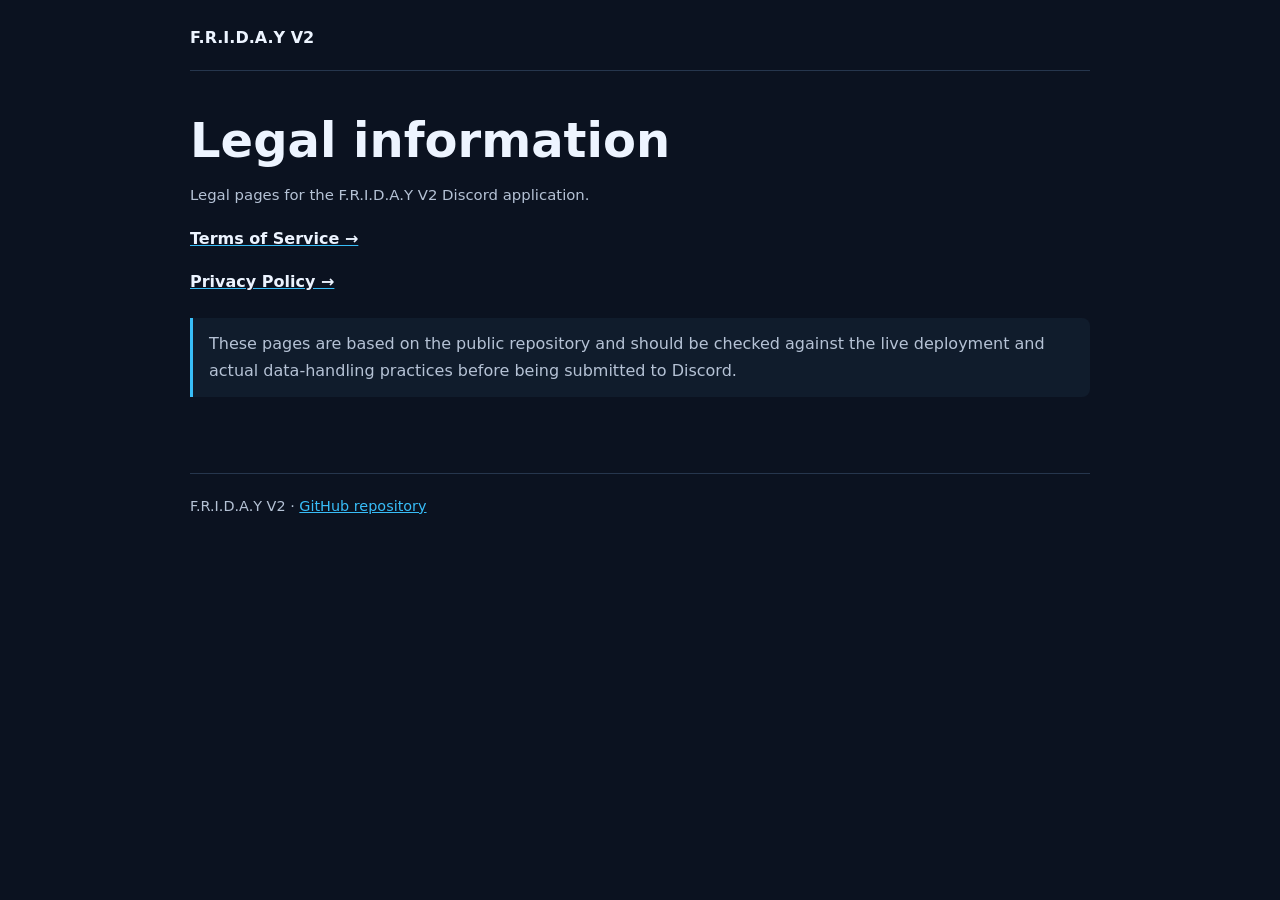
==== index.html @ c73cbbab "Add files via upload" ====
<!doctype html>
<html lang="en"><head><meta charset="utf-8"><meta name="viewport" content="width=device-width, initial-scale=1"><meta name="description" content="Terms of Service and Privacy Policy for F.R.I.D.A.Y V2 Discord bot."><title>F.R.I.D.A.Y V2 Legal</title><style>
:root{color-scheme:dark;--bg:#0b1220;--text:#edf4ff;--muted:#b5c2d5;--accent:#38bdf8;--line:#26364d}*{box-sizing:border-box}body{margin:0;background:var(--bg);font:16px/1.72 system-ui,-apple-system,Segoe UI,Roboto,sans-serif;color:var(--text)}header,main,footer{width:min(900px,92%);margin:auto}header{padding:24px 0 18px;border-bottom:1px solid var(--line)}header a{color:var(--accent);text-decoration:none}main{padding:34px 0 54px}h1{font-size:clamp(2rem,5vw,3rem);line-height:1.14;margin:.5rem 0 1rem}h2{font-size:1.22rem;margin:2rem 0 .45rem}p,li{color:var(--muted)}strong{color:var(--text)}.meta{color:var(--muted);font-size:.93rem}.notice{border-left:3px solid var(--accent);padding:12px 16px;background:#101c2c;color:var(--muted);border-radius:0 8px 8px 0;margin:22px 0}footer{padding:20px 0 35px;border-top:1px solid var(--line);color:var(--muted);font-size:.9rem}a{color:var(--accent)}li{margin:.35rem 0}code{color:#dbeafe;overflow-wrap:anywhere}table{border-collapse:collapse;width:100%;margin:1rem 0}td,th{border:1px solid var(--line);padding:9px 11px;text-align:left;vertical-align:top}th{color:var(--text)}td{color:var(--muted)}
</style></head><body><header><strong>F.R.I.D.A.Y V2</strong></header><main><h1>Legal information</h1><p class="meta">Legal pages for the F.R.I.D.A.Y V2 Discord application.</p><p><a href="terms.html"><strong>Terms of Service →</strong></a></p><p><a href="privacy.html"><strong>Privacy Policy →</strong></a></p><div class="notice">These pages are based on the public repository and should be checked against the live deployment and actual data-handling practices before being submitted to Discord.</div></main><footer>F.R.I.D.A.Y V2 · <a href="https://github.com/twirlyowes/F.R.I.D.A.Y-V-2">GitHub repository</a></footer></body></html>
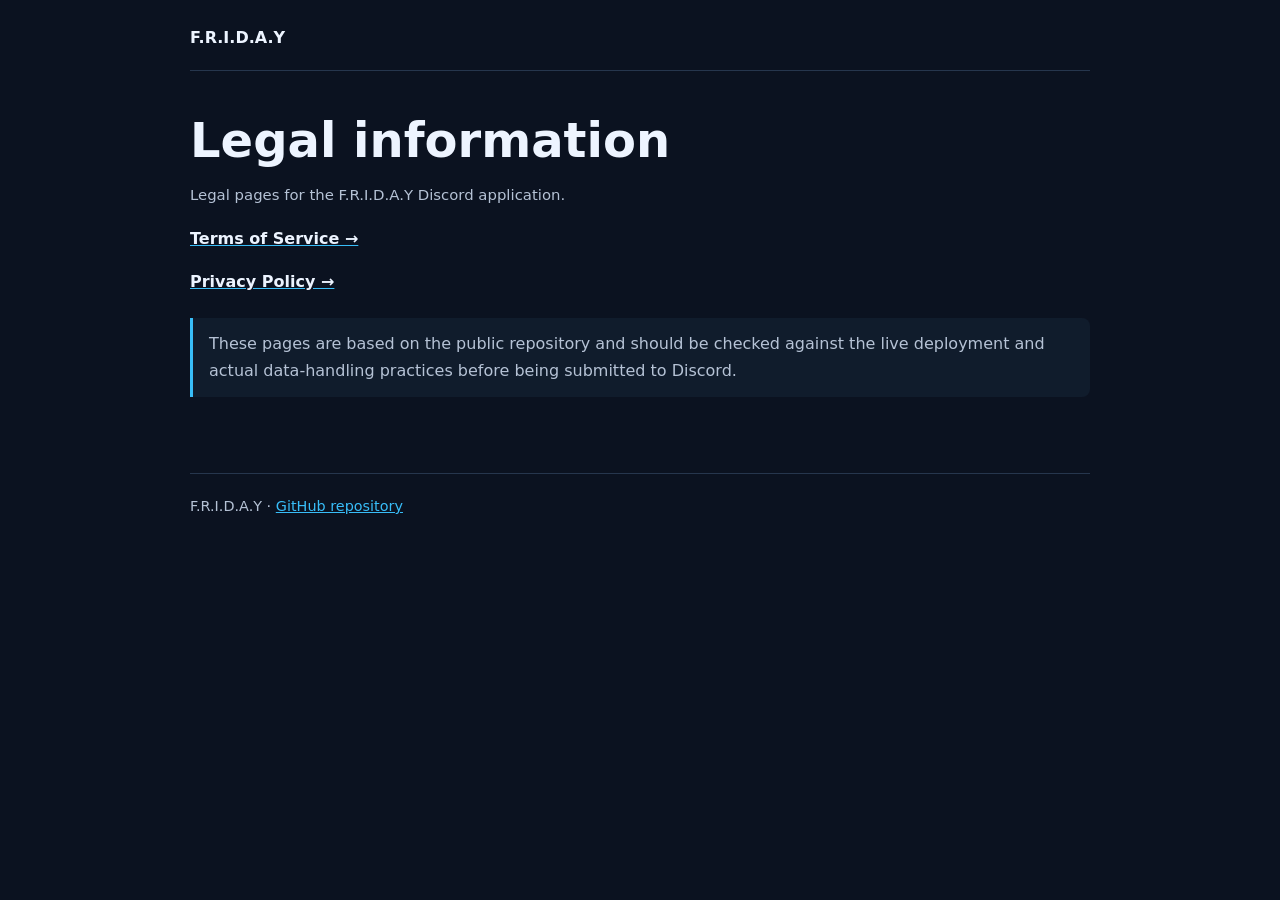
==== commit 99ae0f3f: "Update legal pages branding to F.R.I.D.A.Y" ====
--- a/index.html
+++ b/index.html
@@ -1,4 +1,4 @@
 <!doctype html>
-<html lang="en"><head><meta charset="utf-8"><meta name="viewport" content="width=device-width, initial-scale=1"><meta name="description" content="Terms of Service and Privacy Policy for F.R.I.D.A.Y V2 Discord bot."><title>F.R.I.D.A.Y V2 Legal</title><style>
+<html lang="en"><head><meta charset="utf-8"><meta name="viewport" content="width=device-width, initial-scale=1"><meta name="description" content="Terms of Service and Privacy Policy for F.R.I.D.A.Y Discord bot."><title>F.R.I.D.A.Y Legal</title><style>
 :root{color-scheme:dark;--bg:#0b1220;--text:#edf4ff;--muted:#b5c2d5;--accent:#38bdf8;--line:#26364d}*{box-sizing:border-box}body{margin:0;background:var(--bg);font:16px/1.72 system-ui,-apple-system,Segoe UI,Roboto,sans-serif;color:var(--text)}header,main,footer{width:min(900px,92%);margin:auto}header{padding:24px 0 18px;border-bottom:1px solid var(--line)}header a{color:var(--accent);text-decoration:none}main{padding:34px 0 54px}h1{font-size:clamp(2rem,5vw,3rem);line-height:1.14;margin:.5rem 0 1rem}h2{font-size:1.22rem;margin:2rem 0 .45rem}p,li{color:var(--muted)}strong{color:var(--text)}.meta{color:var(--muted);font-size:.93rem}.notice{border-left:3px solid var(--accent);padding:12px 16px;background:#101c2c;color:var(--muted);border-radius:0 8px 8px 0;margin:22px 0}footer{padding:20px 0 35px;border-top:1px solid var(--line);color:var(--muted);font-size:.9rem}a{color:var(--accent)}li{margin:.35rem 0}code{color:#dbeafe;overflow-wrap:anywhere}table{border-collapse:collapse;width:100%;margin:1rem 0}td,th{border:1px solid var(--line);padding:9px 11px;text-align:left;vertical-align:top}th{color:var(--text)}td{color:var(--muted)}
-</style></head><body><header><strong>F.R.I.D.A.Y V2</strong></header><main><h1>Legal information</h1><p class="meta">Legal pages for the F.R.I.D.A.Y V2 Discord application.</p><p><a href="terms.html"><strong>Terms of Service →</strong></a></p><p><a href="privacy.html"><strong>Privacy Policy →</strong></a></p><div class="notice">These pages are based on the public repository and should be checked against the live deployment and actual data-handling practices before being submitted to Discord.</div></main><footer>F.R.I.D.A.Y V2 · <a href="https://github.com/twirlyowes/F.R.I.D.A.Y-V-2">GitHub repository</a></footer></body></html>
+</style></head><body><header><strong>F.R.I.D.A.Y</strong></header><main><h1>Legal information</h1><p class="meta">Legal pages for the F.R.I.D.A.Y Discord application.</p><p><a href="terms.html"><strong>Terms of Service →</strong></a></p><p><a href="privacy.html"><strong>Privacy Policy →</strong></a></p><div class="notice">These pages are based on the public repository and should be checked against the live deployment and actual data-handling practices before being submitted to Discord.</div></main><footer>F.R.I.D.A.Y · <a href="https://github.com/twirlyowes/F.R.I.D.A.Y-V-2">GitHub repository</a></footer></body></html>
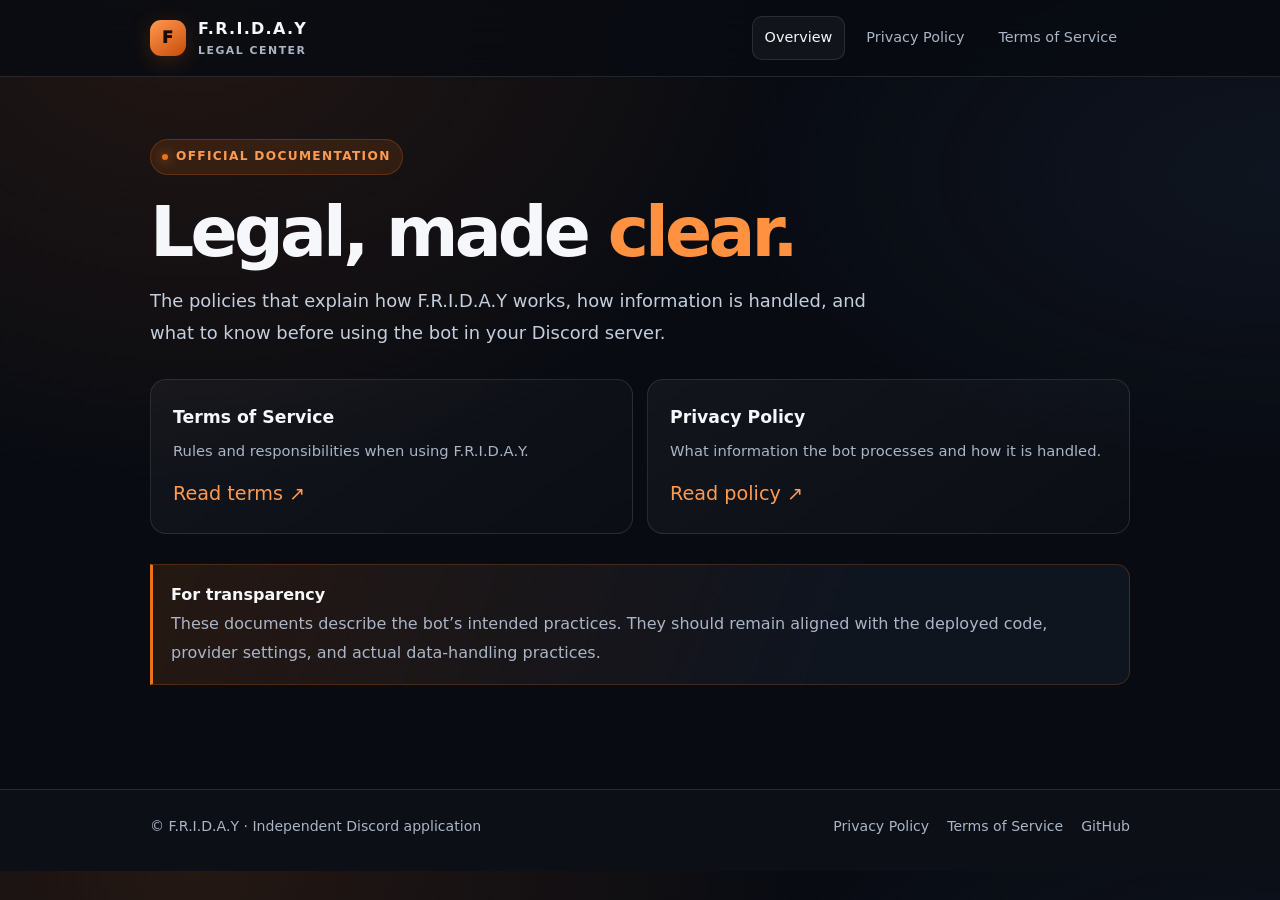
==== commit dee8ceb6: "Refresh FRIDAY legal pages design" ====
--- a/index.html
+++ b/index.html
@@ -1,4 +1,2 @@
 <!doctype html>
-<html lang="en"><head><meta charset="utf-8"><meta name="viewport" content="width=device-width, initial-scale=1"><meta name="description" content="Terms of Service and Privacy Policy for F.R.I.D.A.Y Discord bot."><title>F.R.I.D.A.Y Legal</title><style>
-:root{color-scheme:dark;--bg:#0b1220;--text:#edf4ff;--muted:#b5c2d5;--accent:#38bdf8;--line:#26364d}*{box-sizing:border-box}body{margin:0;background:var(--bg);font:16px/1.72 system-ui,-apple-system,Segoe UI,Roboto,sans-serif;color:var(--text)}header,main,footer{width:min(900px,92%);margin:auto}header{padding:24px 0 18px;border-bottom:1px solid var(--line)}header a{color:var(--accent);text-decoration:none}main{padding:34px 0 54px}h1{font-size:clamp(2rem,5vw,3rem);line-height:1.14;margin:.5rem 0 1rem}h2{font-size:1.22rem;margin:2rem 0 .45rem}p,li{color:var(--muted)}strong{color:var(--text)}.meta{color:var(--muted);font-size:.93rem}.notice{border-left:3px solid var(--accent);padding:12px 16px;background:#101c2c;color:var(--muted);border-radius:0 8px 8px 0;margin:22px 0}footer{padding:20px 0 35px;border-top:1px solid var(--line);color:var(--muted);font-size:.9rem}a{color:var(--accent)}li{margin:.35rem 0}code{color:#dbeafe;overflow-wrap:anywhere}table{border-collapse:collapse;width:100%;margin:1rem 0}td,th{border:1px solid var(--line);padding:9px 11px;text-align:left;vertical-align:top}th{color:var(--text)}td{color:var(--muted)}
-</style></head><body><header><strong>F.R.I.D.A.Y</strong></header><main><h1>Legal information</h1><p class="meta">Legal pages for the F.R.I.D.A.Y Discord application.</p><p><a href="terms.html"><strong>Terms of Service →</strong></a></p><p><a href="privacy.html"><strong>Privacy Policy →</strong></a></p><div class="notice">These pages are based on the public repository and should be checked against the live deployment and actual data-handling practices before being submitted to Discord.</div></main><footer>F.R.I.D.A.Y · <a href="https://github.com/twirlyowes/F.R.I.D.A.Y-V-2">GitHub repository</a></footer></body></html>
+<html lang="en"><head><meta charset="utf-8"><meta name="viewport" content="width=device-width, initial-scale=1"><meta name="description" content="Terms of Service and Privacy Policy for F.R.I.D.A.Y Discord bot."><title>F.R.I.D.A.Y Legal</title><style>:root{color-scheme:dark;--bg:#080b12;--panel:#101621;--panel2:#151d2b;--text:#f5f7fb;--muted:#aab5c6;--accent:#ed7117;--accent-soft:rgba(237,113,23,.13);--line:rgba(170,181,198,.16);--max:980px}*{box-sizing:border-box}html{scroll-behavior:smooth;scroll-padding-top:90px}body{margin:0;background:radial-gradient(ellipse at 15% 0%,rgba(237,113,23,.12),transparent 38rem),radial-gradient(ellipse at 100% 20%,rgba(65,91,130,.12),transparent 34rem),var(--bg);font:16px/1.8 Inter,ui-sans-serif,system-ui,-apple-system,BlinkMacSystemFont,"Segoe UI",sans-serif;color:var(--text);-webkit-font-smoothing:antialiased}a{color:#ff9a50;text-decoration:none;transition:color .18s ease}a:hover{color:#ffc18f}header{position:sticky;top:0;z-index:5;background:rgba(8,11,18,.82);backdrop-filter:blur(18px);border-bottom:1px solid var(--line)}.topbar{width:min(var(--max),92%);min-height:76px;margin:auto;display:flex;align-items:center;justify-content:space-between;gap:20px}.brand{display:flex;align-items:center;gap:12px;color:var(--text);font-weight:800;letter-spacing:.08em}.brand-mark{width:36px;height:36px;border-radius:11px;display:grid;place-items:center;background:linear-gradient(145deg,#ff9a50,#c84b0a);color:#170b04;font-weight:950;box-shadow:0 5px 22px rgba(237,113,23,.2)}.brand small{display:block;color:var(--muted);font-size:.68rem;font-weight:600;letter-spacing:.14em;margin-top:-3px}.nav{display:flex;align-items:center;gap:8px;flex-wrap:wrap}.nav a{font-size:.9rem;color:var(--muted);padding:8px 12px;border:1px solid transparent;border-radius:10px}.nav a:hover,.nav a[aria-current=page]{color:var(--text);border-color:var(--line);background:rgba(255,255,255,.045)}main{width:min(var(--max),92%);margin:0 auto;padding:62px 0 78px}.eyebrow{display:inline-flex;align-items:center;gap:8px;color:#ff9a50;background:var(--accent-soft);border:1px solid rgba(237,113,23,.24);padding:6px 11px;border-radius:999px;font-size:.76rem;font-weight:750;letter-spacing:.11em;text-transform:uppercase}.eyebrow:before{content:"";width:6px;height:6px;background:var(--accent);border-radius:50%;box-shadow:0 0 12px var(--accent)}h1{font-size:clamp(2.4rem,6vw,4.35rem);line-height:1.06;letter-spacing:-.055em;margin:20px 0 16px;max-width:850px}h1 .accent{color:#ff9140}h2{font-size:1.3rem;line-height:1.35;letter-spacing:-.02em;margin:2.7rem 0 .65rem;padding-top:1.2rem;border-top:1px solid var(--line);scroll-margin-top:95px}h3{font-size:1.04rem}p,li{color:var(--muted)}p{margin:.8rem 0}strong{color:var(--text)}.meta{font-size:.9rem;color:var(--muted);line-height:1.9}.meta strong{color:#dce3ed}.lead{font-size:1.12rem;line-height:1.8;max-width:760px;color:#c4cedc}.notice{border:1px solid rgba(237,113,23,.22);border-left:3px solid var(--accent);padding:16px 18px;background:linear-gradient(110deg,var(--accent-soft),rgba(16,22,33,.9) 70%);color:var(--muted);border-radius:0 14px 14px 0;margin:26px 0}.notice strong{color:var(--text)}ul,ol{padding-left:1.4rem}li{padding-left:.18rem;margin:.5rem 0}li::marker{color:#f18a3b}code{font-size:.9em;color:#ffd0aa;background:rgba(255,255,255,.06);border:1px solid var(--line);border-radius:5px;padding:.12em .35em;overflow-wrap:anywhere}table{border-collapse:separate;border-spacing:0;width:100%;margin:1.2rem 0;border:1px solid var(--line);border-radius:12px;overflow:hidden}td,th{border-bottom:1px solid var(--line);padding:12px 14px;text-align:left;vertical-align:top}th{background:var(--panel2);color:var(--text);font-size:.9rem}td{color:var(--muted)}tr:last-child td{border-bottom:0}.legal-links{display:grid;grid-template-columns:repeat(2,minmax(0,1fr));gap:14px;margin:30px 0}.legal-card{display:block;padding:22px;border:1px solid var(--line);border-radius:16px;background:linear-gradient(145deg,rgba(255,255,255,.045),rgba(255,255,255,.015));transition:transform .18s,border-color .18s,background .18s}.legal-card:hover{transform:translateY(-2px);border-color:rgba(237,113,23,.5);background:linear-gradient(145deg,rgba(237,113,23,.1),rgba(255,255,255,.02))}.legal-card strong{display:block;font-size:1.08rem;margin-bottom:5px}.legal-card span{display:block;color:var(--muted);font-size:.92rem}.arrow{color:#ff9a50;font-size:1.2rem;margin-top:12px}footer{border-top:1px solid var(--line);background:rgba(255,255,255,.015)}.footer-inner{width:min(var(--max),92%);margin:auto;padding:24px 0 32px;display:flex;justify-content:space-between;align-items:center;gap:14px;flex-wrap:wrap;color:var(--muted);font-size:.88rem}.footer-links{display:flex;gap:18px;flex-wrap:wrap}.footer-inner a{color:var(--muted)}.footer-inner a:hover{color:#ff9a50}.doc-intro{padding-bottom:26px;border-bottom:1px solid var(--line);margin-bottom:28px}.doc-intro h1{font-size:clamp(2.3rem,5vw,3.5rem)}@media(max-width:620px){.topbar{align-items:flex-start;padding:14px 0;flex-direction:column;gap:10px}.nav{width:100%}.nav a{padding:7px 9px;font-size:.84rem}main{padding:42px 0 54px}.legal-links{grid-template-columns:1fr}.footer-inner{align-items:flex-start;flex-direction:column}h2{margin-top:2.2rem}}@media(prefers-reduced-motion:reduce){html{scroll-behavior:auto}*,*:before,*:after{transition:none!important}}</style></head><body><header><div class="topbar"><a class="brand" href="index.html"><span class="brand-mark">F</span><span>F.R.I.D.A.Y<small>LEGAL CENTER</small></span></a><nav class="nav" aria-label="Legal pages"><a href="index.html" aria-current="page">Overview</a><a href="privacy.html">Privacy Policy</a><a href="terms.html">Terms of Service</a></nav></div></header><main><span class="eyebrow">Official documentation</span><h1>Legal, made <span class="accent">clear.</span></h1><p class="lead">The policies that explain how F.R.I.D.A.Y works, how information is handled, and what to know before using the bot in your Discord server.</p><div class="legal-links"><a class="legal-card" href="terms.html"><strong>Terms of Service</strong><span>Rules and responsibilities when using F.R.I.D.A.Y.</span><div class="arrow">Read terms ↗</div></a><a class="legal-card" href="privacy.html"><strong>Privacy Policy</strong><span>What information the bot processes and how it is handled.</span><div class="arrow">Read policy ↗</div></a></div><div class="notice"><strong>For transparency</strong><br>These documents describe the bot’s intended practices. They should remain aligned with the deployed code, provider settings, and actual data-handling practices.</div></main><footer><div class="footer-inner"><span>© F.R.I.D.A.Y · Independent Discord application</span><div class="footer-links"><a href="privacy.html">Privacy Policy</a><a href="terms.html">Terms of Service</a><a href="https://github.com/twirlyowes/F.R.I.D.A.Y-V-2">GitHub</a></div></div></footer></body></html>
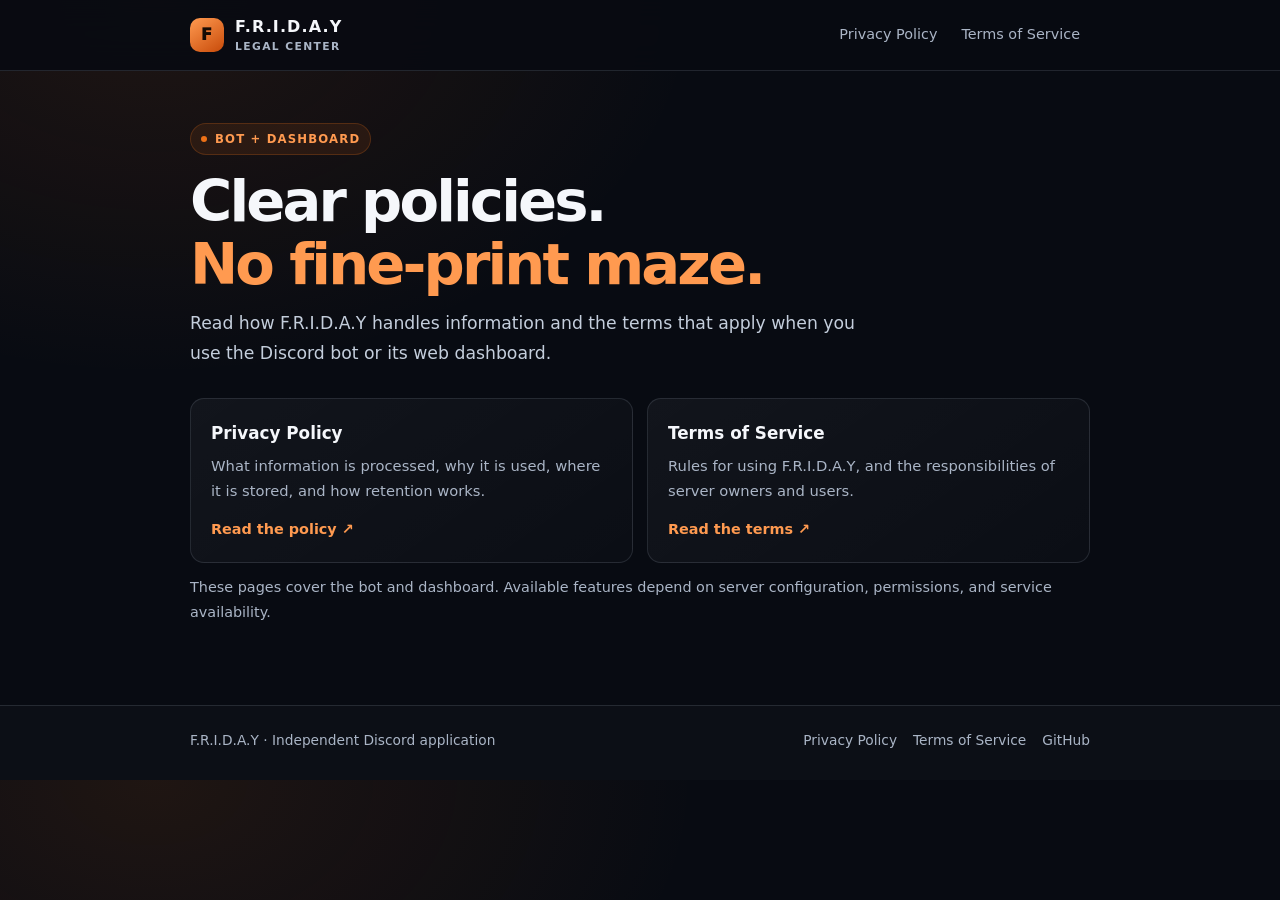
==== commit 52b07fcd: "Simplify FRIDAY legal center" ====
--- a/index.html
+++ b/index.html
@@ -1,2 +1,54 @@
 <!doctype html>
-<html lang="en"><head><meta charset="utf-8"><meta name="viewport" content="width=device-width, initial-scale=1"><meta name="description" content="Terms of Service and Privacy Policy for F.R.I.D.A.Y Discord bot."><title>F.R.I.D.A.Y Legal</title><style>:root{color-scheme:dark;--bg:#080b12;--panel:#101621;--panel2:#151d2b;--text:#f5f7fb;--muted:#aab5c6;--accent:#ed7117;--accent-soft:rgba(237,113,23,.13);--line:rgba(170,181,198,.16);--max:980px}*{box-sizing:border-box}html{scroll-behavior:smooth;scroll-padding-top:90px}body{margin:0;background:radial-gradient(ellipse at 15% 0%,rgba(237,113,23,.12),transparent 38rem),radial-gradient(ellipse at 100% 20%,rgba(65,91,130,.12),transparent 34rem),var(--bg);font:16px/1.8 Inter,ui-sans-serif,system-ui,-apple-system,BlinkMacSystemFont,"Segoe UI",sans-serif;color:var(--text);-webkit-font-smoothing:antialiased}a{color:#ff9a50;text-decoration:none;transition:color .18s ease}a:hover{color:#ffc18f}header{position:sticky;top:0;z-index:5;background:rgba(8,11,18,.82);backdrop-filter:blur(18px);border-bottom:1px solid var(--line)}.topbar{width:min(var(--max),92%);min-height:76px;margin:auto;display:flex;align-items:center;justify-content:space-between;gap:20px}.brand{display:flex;align-items:center;gap:12px;color:var(--text);font-weight:800;letter-spacing:.08em}.brand-mark{width:36px;height:36px;border-radius:11px;display:grid;place-items:center;background:linear-gradient(145deg,#ff9a50,#c84b0a);color:#170b04;font-weight:950;box-shadow:0 5px 22px rgba(237,113,23,.2)}.brand small{display:block;color:var(--muted);font-size:.68rem;font-weight:600;letter-spacing:.14em;margin-top:-3px}.nav{display:flex;align-items:center;gap:8px;flex-wrap:wrap}.nav a{font-size:.9rem;color:var(--muted);padding:8px 12px;border:1px solid transparent;border-radius:10px}.nav a:hover,.nav a[aria-current=page]{color:var(--text);border-color:var(--line);background:rgba(255,255,255,.045)}main{width:min(var(--max),92%);margin:0 auto;padding:62px 0 78px}.eyebrow{display:inline-flex;align-items:center;gap:8px;color:#ff9a50;background:var(--accent-soft);border:1px solid rgba(237,113,23,.24);padding:6px 11px;border-radius:999px;font-size:.76rem;font-weight:750;letter-spacing:.11em;text-transform:uppercase}.eyebrow:before{content:"";width:6px;height:6px;background:var(--accent);border-radius:50%;box-shadow:0 0 12px var(--accent)}h1{font-size:clamp(2.4rem,6vw,4.35rem);line-height:1.06;letter-spacing:-.055em;margin:20px 0 16px;max-width:850px}h1 .accent{color:#ff9140}h2{font-size:1.3rem;line-height:1.35;letter-spacing:-.02em;margin:2.7rem 0 .65rem;padding-top:1.2rem;border-top:1px solid var(--line);scroll-margin-top:95px}h3{font-size:1.04rem}p,li{color:var(--muted)}p{margin:.8rem 0}strong{color:var(--text)}.meta{font-size:.9rem;color:var(--muted);line-height:1.9}.meta strong{color:#dce3ed}.lead{font-size:1.12rem;line-height:1.8;max-width:760px;color:#c4cedc}.notice{border:1px solid rgba(237,113,23,.22);border-left:3px solid var(--accent);padding:16px 18px;background:linear-gradient(110deg,var(--accent-soft),rgba(16,22,33,.9) 70%);color:var(--muted);border-radius:0 14px 14px 0;margin:26px 0}.notice strong{color:var(--text)}ul,ol{padding-left:1.4rem}li{padding-left:.18rem;margin:.5rem 0}li::marker{color:#f18a3b}code{font-size:.9em;color:#ffd0aa;background:rgba(255,255,255,.06);border:1px solid var(--line);border-radius:5px;padding:.12em .35em;overflow-wrap:anywhere}table{border-collapse:separate;border-spacing:0;width:100%;margin:1.2rem 0;border:1px solid var(--line);border-radius:12px;overflow:hidden}td,th{border-bottom:1px solid var(--line);padding:12px 14px;text-align:left;vertical-align:top}th{background:var(--panel2);color:var(--text);font-size:.9rem}td{color:var(--muted)}tr:last-child td{border-bottom:0}.legal-links{display:grid;grid-template-columns:repeat(2,minmax(0,1fr));gap:14px;margin:30px 0}.legal-card{display:block;padding:22px;border:1px solid var(--line);border-radius:16px;background:linear-gradient(145deg,rgba(255,255,255,.045),rgba(255,255,255,.015));transition:transform .18s,border-color .18s,background .18s}.legal-card:hover{transform:translateY(-2px);border-color:rgba(237,113,23,.5);background:linear-gradient(145deg,rgba(237,113,23,.1),rgba(255,255,255,.02))}.legal-card strong{display:block;font-size:1.08rem;margin-bottom:5px}.legal-card span{display:block;color:var(--muted);font-size:.92rem}.arrow{color:#ff9a50;font-size:1.2rem;margin-top:12px}footer{border-top:1px solid var(--line);background:rgba(255,255,255,.015)}.footer-inner{width:min(var(--max),92%);margin:auto;padding:24px 0 32px;display:flex;justify-content:space-between;align-items:center;gap:14px;flex-wrap:wrap;color:var(--muted);font-size:.88rem}.footer-links{display:flex;gap:18px;flex-wrap:wrap}.footer-inner a{color:var(--muted)}.footer-inner a:hover{color:#ff9a50}.doc-intro{padding-bottom:26px;border-bottom:1px solid var(--line);margin-bottom:28px}.doc-intro h1{font-size:clamp(2.3rem,5vw,3.5rem)}@media(max-width:620px){.topbar{align-items:flex-start;padding:14px 0;flex-direction:column;gap:10px}.nav{width:100%}.nav a{padding:7px 9px;font-size:.84rem}main{padding:42px 0 54px}.legal-links{grid-template-columns:1fr}.footer-inner{align-items:flex-start;flex-direction:column}h2{margin-top:2.2rem}}@media(prefers-reduced-motion:reduce){html{scroll-behavior:auto}*,*:before,*:after{transition:none!important}}</style></head><body><header><div class="topbar"><a class="brand" href="index.html"><span class="brand-mark">F</span><span>F.R.I.D.A.Y<small>LEGAL CENTER</small></span></a><nav class="nav" aria-label="Legal pages"><a href="index.html" aria-current="page">Overview</a><a href="privacy.html">Privacy Policy</a><a href="terms.html">Terms of Service</a></nav></div></header><main><span class="eyebrow">Official documentation</span><h1>Legal, made <span class="accent">clear.</span></h1><p class="lead">The policies that explain how F.R.I.D.A.Y works, how information is handled, and what to know before using the bot in your Discord server.</p><div class="legal-links"><a class="legal-card" href="terms.html"><strong>Terms of Service</strong><span>Rules and responsibilities when using F.R.I.D.A.Y.</span><div class="arrow">Read terms ↗</div></a><a class="legal-card" href="privacy.html"><strong>Privacy Policy</strong><span>What information the bot processes and how it is handled.</span><div class="arrow">Read policy ↗</div></a></div><div class="notice"><strong>For transparency</strong><br>These documents describe the bot’s intended practices. They should remain aligned with the deployed code, provider settings, and actual data-handling practices.</div></main><footer><div class="footer-inner"><span>© F.R.I.D.A.Y · Independent Discord application</span><div class="footer-links"><a href="privacy.html">Privacy Policy</a><a href="terms.html">Terms of Service</a><a href="https://github.com/twirlyowes/F.R.I.D.A.Y-V-2">GitHub</a></div></div></footer></body></html>
+<html lang="en">
+<head>
+  <meta charset="utf-8">
+  <meta name="viewport" content="width=device-width, initial-scale=1">
+  <meta name="theme-color" content="#080b12">
+  <meta name="description" content="Privacy Policy and Terms of Service for the F.R.I.D.A.Y Discord bot and dashboard.">
+  <title>Legal Center — F.R.I.D.A.Y</title>
+  <link rel="stylesheet" href="legal.css">
+</head>
+<body>
+  <a class="skip-link" href="#main">Skip to content</a>
+  <header>
+    <div class="topbar">
+      <a class="brand" href="index.html" aria-label="F.R.I.D.A.Y Legal Center">
+        <span class="brand-mark" aria-hidden="true">F</span>
+        <span>F.R.I.D.A.Y<small>LEGAL CENTER</small></span>
+      </a>
+      <nav class="nav" aria-label="Legal pages">
+        <a href="privacy.html">Privacy Policy</a>
+        <a href="terms.html">Terms of Service</a>
+      </nav>
+    </div>
+  </header>
+  <main id="main">
+    <span class="eyebrow">Bot + dashboard</span>
+    <h1>Clear policies.<br><span class="accent">No fine-print maze.</span></h1>
+    <p class="lead">Read how F.R.I.D.A.Y handles information and the terms that apply when you use the Discord bot or its web dashboard.</p>
+    <div class="legal-links">
+      <a class="legal-card" href="privacy.html">
+        <strong>Privacy Policy</strong>
+        <span>What information is processed, why it is used, where it is stored, and how retention works.</span>
+        <span class="arrow">Read the policy ↗</span>
+      </a>
+      <a class="legal-card" href="terms.html">
+        <strong>Terms of Service</strong>
+        <span>Rules for using F.R.I.D.A.Y, and the responsibilities of server owners and users.</span>
+        <span class="arrow">Read the terms ↗</span>
+      </a>
+    </div>
+    <p class="meta">These pages cover the bot and dashboard. Available features depend on server configuration, permissions, and service availability.</p>
+  </main>
+  <footer>
+    <div class="footer-inner">
+      <span>F.R.I.D.A.Y · Independent Discord application</span>
+      <div class="footer-links">
+        <a href="privacy.html">Privacy Policy</a>
+        <a href="terms.html">Terms of Service</a>
+        <a href="https://github.com/twirlyowes/F.R.I.D.A.Y-V-2" rel="noopener noreferrer">GitHub</a>
+      </div>
+    </div>
+  </footer>
+</body>
+</html>
--- a/legal.css
+++ b/legal.css
@@ -0,0 +1,96 @@
+:root {
+  color-scheme: dark;
+  --bg: #080b12;
+  --panel: #101621;
+  --panel-soft: #121a26;
+  --text: #f5f7fb;
+  --muted: #aab5c6;
+  --accent: #ed7117;
+  --accent-bright: #ff9a50;
+  --line: rgba(170, 181, 198, .16);
+  --max: 900px;
+}
+* { box-sizing: border-box; }
+html { scroll-behavior: smooth; scroll-padding-top: 90px; }
+body {
+  margin: 0;
+  background: radial-gradient(ellipse at 12% 0%, rgba(237,113,23,.10), transparent 34rem), var(--bg);
+  color: var(--text);
+  font: 16px/1.75 Inter, ui-sans-serif, system-ui, -apple-system, BlinkMacSystemFont, "Segoe UI", sans-serif;
+  -webkit-font-smoothing: antialiased;
+}
+a { color: var(--accent-bright); text-decoration: none; }
+a:hover { color: #ffc18f; }
+a:focus-visible { outline: 2px solid var(--accent-bright); outline-offset: 4px; border-radius: 4px; }
+.skip-link { position: absolute; left: -9999px; top: 8px; z-index: 10; padding: 8px 12px; background: var(--panel); border: 1px solid var(--line); }
+.skip-link:focus { left: 12px; }
+header {
+  position: sticky; top: 0; z-index: 5;
+  background: rgba(8,11,18,.9); backdrop-filter: blur(16px);
+  border-bottom: 1px solid var(--line);
+}
+.topbar {
+  width: min(var(--max), 92%); min-height: 70px; margin: auto;
+  display: flex; align-items: center; justify-content: space-between; gap: 18px;
+}
+.brand { display: flex; align-items: center; gap: 11px; color: var(--text); font-weight: 800; letter-spacing: .07em; }
+.brand-mark {
+  width: 34px; height: 34px; border-radius: 10px; display: grid; place-items: center;
+  background: linear-gradient(145deg, #ff9a50, #c84b0a); color: #170b04; font-weight: 950;
+}
+.brand small { display: block; color: var(--muted); font-size: .67rem; font-weight: 650; letter-spacing: .13em; margin-top: -3px; }
+.nav { display: flex; align-items: center; gap: 4px; flex-wrap: wrap; }
+.nav a { color: var(--muted); font-size: .9rem; padding: 7px 10px; border-radius: 8px; }
+.nav a:hover, .nav a[aria-current="page"] { color: var(--text); background: rgba(255,255,255,.06); }
+main { width: min(var(--max), 92%); margin: 0 auto; padding: 52px 0 68px; }
+.eyebrow {
+  display: inline-flex; align-items: center; gap: 8px; color: var(--accent-bright);
+  background: rgba(237,113,23,.10); border: 1px solid rgba(237,113,23,.22);
+  padding: 5px 10px; border-radius: 999px; font-size: .73rem; font-weight: 750;
+  letter-spacing: .10em; text-transform: uppercase;
+}
+.eyebrow::before { content: ""; width: 6px; height: 6px; border-radius: 50%; background: var(--accent); }
+h1 { max-width: 820px; margin: 16px 0 12px; font-size: clamp(2.25rem, 6vw, 3.6rem); line-height: 1.08; letter-spacing: -.05em; }
+h1 .accent { color: var(--accent-bright); }
+h2 { margin: 2.2rem 0 .55rem; padding-top: 1rem; border-top: 1px solid var(--line); font-size: 1.22rem; line-height: 1.35; letter-spacing: -.02em; scroll-margin-top: 88px; }
+h3 { font-size: 1rem; }
+p, li { color: var(--muted); }
+p { margin: .72rem 0; }
+strong { color: var(--text); }
+.meta { color: var(--muted); font-size: .9rem; line-height: 1.75; }
+.meta strong { color: #dce3ed; }
+.lead { max-width: 690px; color: #c4cedc; font-size: 1.08rem; line-height: 1.75; }
+.doc-intro { margin-bottom: 24px; padding-bottom: 22px; border-bottom: 1px solid var(--line); }
+ul, ol { padding-left: 1.35rem; }
+li { margin: .45rem 0; padding-left: .15rem; }
+li::marker { color: var(--accent-bright); }
+code { font-size: .9em; color: #ffd0aa; background: rgba(255,255,255,.06); border: 1px solid var(--line); border-radius: 5px; padding: .1em .32em; overflow-wrap: anywhere; }
+.policy-note { border-left: 3px solid var(--accent); padding: 12px 16px; background: rgba(255,255,255,.035); border-radius: 0 10px 10px 0; }
+.legal-links { display: grid; grid-template-columns: repeat(2, minmax(0, 1fr)); gap: 14px; margin: 30px 0 8px; }
+.legal-card { display: block; padding: 20px; border: 1px solid var(--line); border-radius: 14px; background: linear-gradient(145deg, rgba(255,255,255,.045), rgba(255,255,255,.015)); transition: border-color .18s, background .18s; }
+.legal-card:hover { border-color: rgba(237,113,23,.5); background: linear-gradient(145deg, rgba(237,113,23,.09), rgba(255,255,255,.02)); }
+.legal-card strong { display: block; margin-bottom: 4px; font-size: 1.05rem; }
+.legal-card span { display: block; color: var(--muted); font-size: .92rem; }
+.legal-card .arrow { display: block; margin-top: 13px; color: var(--accent-bright); font-size: .9rem; font-weight: 700; }
+footer { border-top: 1px solid var(--line); background: rgba(255,255,255,.015); }
+.footer-inner {
+  width: min(var(--max), 92%); margin: auto; padding: 22px 0 28px;
+  display: flex; align-items: center; justify-content: space-between; gap: 12px;
+  flex-wrap: wrap; color: var(--muted); font-size: .86rem;
+}
+.footer-links { display: flex; gap: 16px; flex-wrap: wrap; }
+.footer-inner a { color: var(--muted); }
+.footer-inner a:hover { color: var(--accent-bright); }
+@media (max-width: 620px) {
+  .topbar { padding: 12px 0; align-items: flex-start; flex-direction: column; gap: 8px; }
+  .nav { width: 100%; }
+  .nav a { padding: 6px 8px; font-size: .84rem; }
+  main { padding: 38px 0 50px; }
+  .legal-links { grid-template-columns: 1fr; }
+  .footer-inner { align-items: flex-start; flex-direction: column; }
+  h2 { margin-top: 1.9rem; }
+}
+@media (prefers-reduced-motion: reduce) {
+  html { scroll-behavior: auto; }
+  *, *::before, *::after { transition: none !important; }
+}
